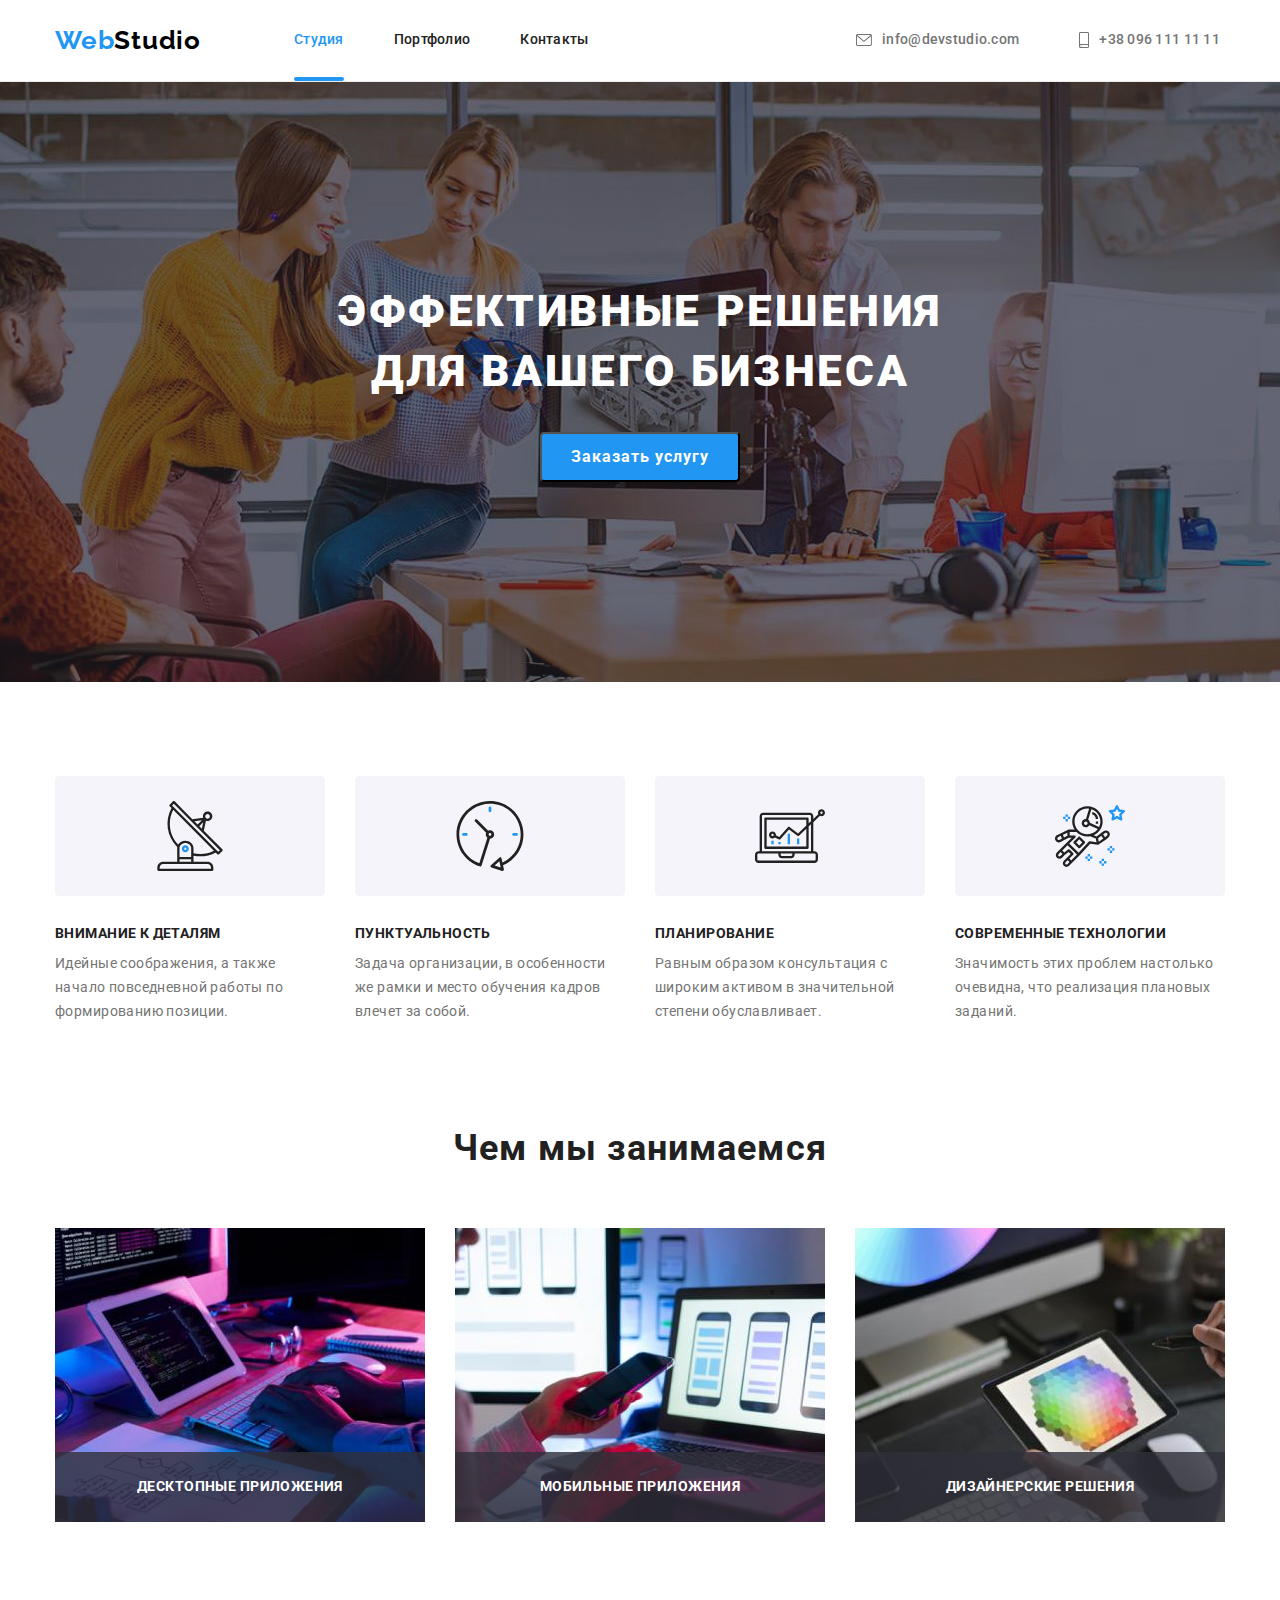
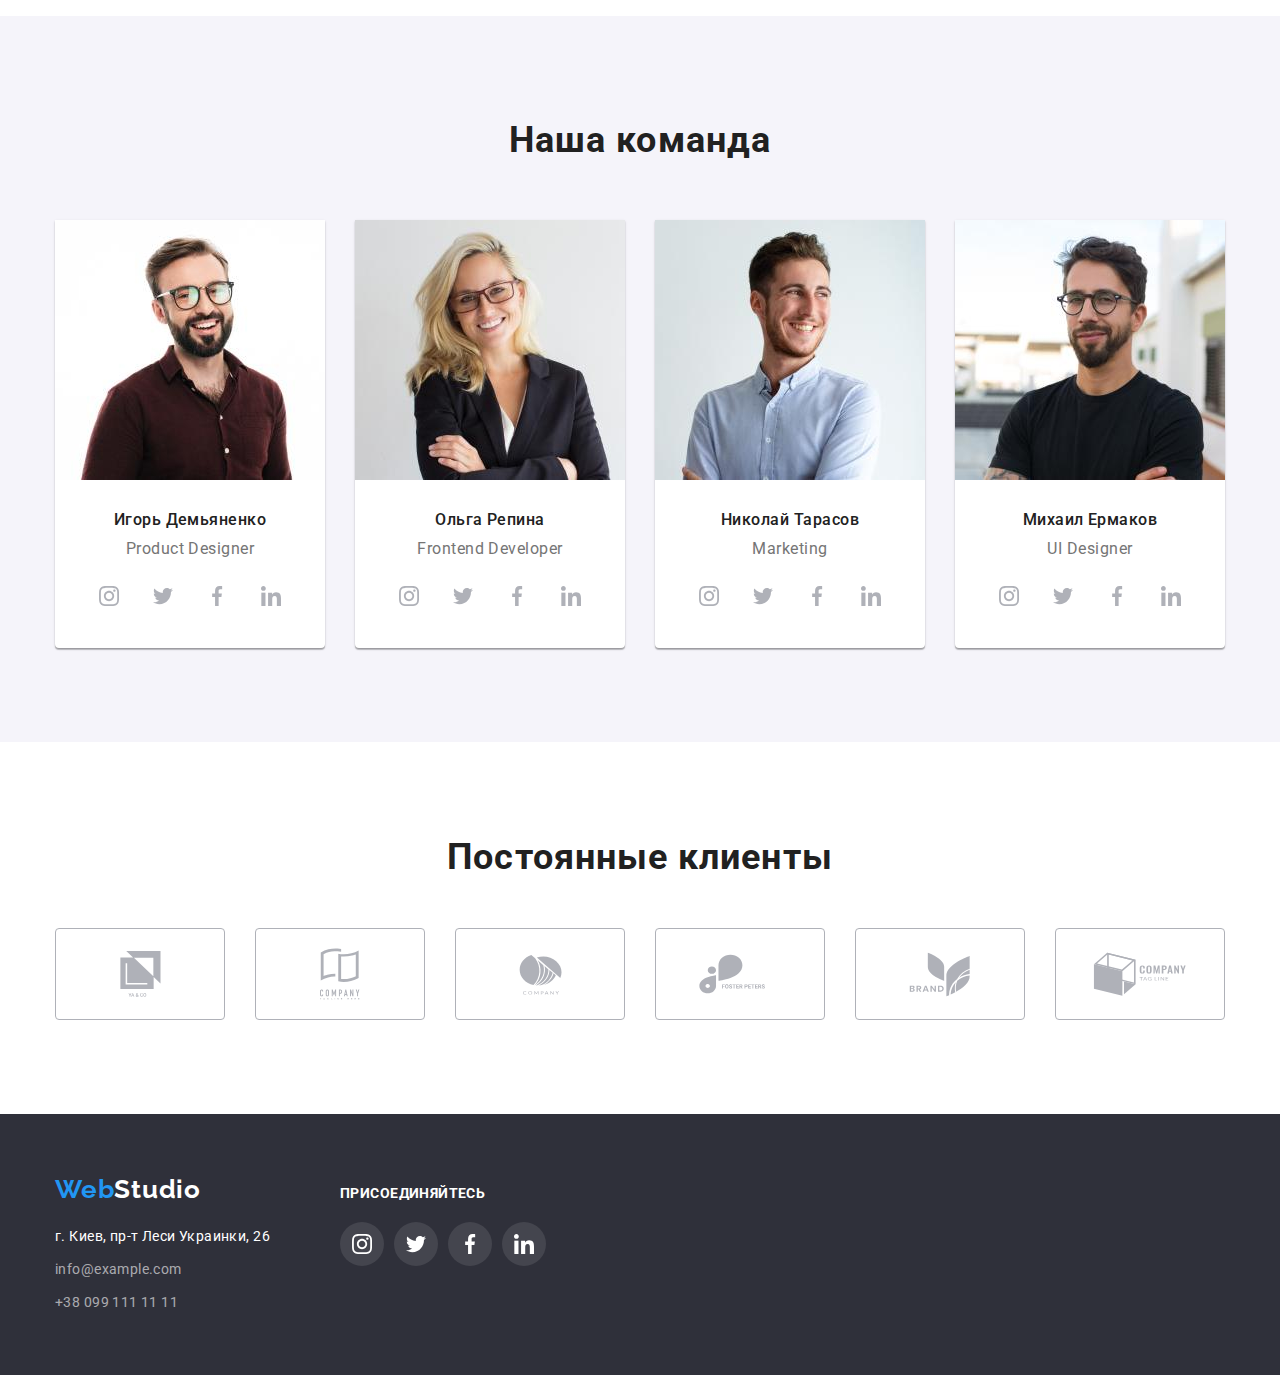
==== index.html @ bf3695af "Initial" ====
<!DOCTYPE html>
<html lang="ru">
<head>
    <meta charset="UTF-8">
    <meta http-equiv="X-UA-Compatible" content="IE=edge">
    <meta name="viewport" content="width=device-width, initial-scale=1.0">
    <title>WebStudio</title>
    <link rel="preconnect" href="https://fonts.googleapis.com">
    <link rel="preconnect" href="https://fonts.gstatic.com" crossorigin>
    <link href="https://fonts.googleapis.com/css2?family=Raleway:wght@700&family=Roboto:wght@400;500;700;900&display=swap"
        rel="stylesheet">
    <link rel="stylesheet" href="https://cdnjs.cloudflare.com/ajax/libs/modern-normalize/1.1.0/modern-normalize.css">
    <link rel="stylesheet" href="./css/styles.css">
</head>
<body>
    <!-- HEADER -->
    <header>
        <div class="container">
            <a class="link logo-header" href="" target="_blank" rel="noopener noreferrer" lang="en"><span
                    class="logo-web">Web</span>Studio</a>
            <nav class="nav">
                <ul class="list">
                    <li class="item">
                    <div class="nav-current">
                        <a class="link nav-item current" href="./index.html" rel="noopener noreferrer">Студия</a>
                    </div>    
                    </li>
                    <li class="item"><a class="link nav-item" href="./portfolio.html" rel="noopener noreferrer">Портфолио</a></li>
                    <li class="item"><a class="link nav-item" href="" rel="noopener noreferrer">Контакты</a></li>
                </ul>
            </nav>
            <ul class="list contacts">
                <li class="item"><a class="link header-contact" href="mailto:info@devstudio.com">
                    <svg class="icon-envelope" width="16" height="12">
                        <use href="./images/icon.svg#icon-envelope"></use>
                    </svg>
                    info@devstudio.com</a>
                </li>
                <li class="item"><a class="link header-contact" href="tel:+380961111111">
                    <svg class="icon-smartphone" width="10" height="16">
                        <use href="./images/icon.svg#icon-smartphone"></use>
                    </svg>
                    +38 096 111 11 11</a></li>
            </ul>
        </div>
    </header>

    <!-- MAIN SECTION -->
    <main>
        <!-- HERO -->
        <section class="hero">
           <div class="container">
                <h1 class="hero-title">Эффективные решения для вашего бизнеса</h1>
                <button class="hero-btn" type="button" data-modal-open>Заказать услугу</button>
           </div>
        </section>

        <!-- ADVANTAGES -->
        <section class="section">
           <div class="container">
                <h2 class="visually-hidden">Достоинства компании</h2>
                <ul class="list advnt-list">
                    <li class="item">
                        <div class="advnt-icons">
                            <svg class="icon-antena" width="270" height="120">
                                <use href="./images/icon.svg#icon-antena"></use>
                            </svg>
                        </div>
                        <h3 class="advnt-title">Внимание к деталям</h3>
                        <p class="advnt-text">Идейные соображения, а также начало повседневной работы по формированию позиции.</p>
                    </li>
                    <li class="item">
                        <div class="advnt-icons">
                            <svg class="icon-clock" width="270" height="120">
                                <use href="./images/icon.svg#icon-clock"></use>
                            </svg>
                        </div>
                        <h3 class="advnt-title">Пунктуальность</h3>
                        <p class="advnt-text">Задача организации, в особенности же рамки и место обучения кадров влечет за собой.</p>
                    </li>
                    <li class="item">
                        <div class="advnt-icons">
                            <svg class="icon-diagram" width="270" height="120">
                                <use href="./images/icon.svg#icon-diagram"></use>
                            </svg>
                        </div>
                        <h3 class="advnt-title">Планирование</h3>
                        <p class="advnt-text">Равным образом консультация с широким активом в значительной степени обуславливает.</p>
                    </li>
                    <li class="item">
                        <div class="advnt-icons">
                            <svg class="icon-astronaut" width="270" height="120">
                                <use href="./images/icon.svg#icon-astronaut"></use>
                            </svg>
                        </div>
                        <h3 class="advnt-title">Современные технологии</h3>
                        <p class="advnt-text">Значимость этих проблем настолько очевидна, что реализация плановых заданий.</p>
                    </li>
                </ul>
           </div>
        </section>

        <!-- SPECIALIZATION -->
        <section class="special section">
            <div class="container">
                <h2 class="special-title">Чем мы занимаемся</h2>
                <ul class="list special-list">
                    <li class="item"><img src="./images/what-are-we-doing-01.jpg" alt="Создание веб-сайтов любой сложности" width="370" height="294">
                        <p class="special-item-label">Десктопные приложения</p>
                    </li>
                    <li class="item"><img src="./images/what-are-we-doing-02.jpg" alt="Создание веб-сайтов любой сложности" width="370" height="294">
                    <p class="special-item-label">Мобильные приложения</p>
                    </li>
                    <li class="item"><img src="./images/what-are-we-doing-03.jpg" alt="Создание веб-сайтов любой сложности" width="370" height="294">
                    <p class="special-item-label">Дизайнерские решения</p>
                    </li>
                </ul>
            </div>
        </section>

        <!-- TEAM -->
        <section class="section team">
            <div class="container">
                <h2 class="team-title">Наша команда</h2>
                <ul class="list team-list">
                    <li class="item">
                        <img src="./images/our-team-01.jpg" alt="Фотография" width="270" height="260">
                        <div class="team-item">
                            <h3 class="team-subtitle">Игорь Демьяненко</h3>
                            <p class="team-text" lang="en">Product Designer</p>
                            <ul class="list social-list">
                                <li class="item"><a href="" class="item social-item">
                                    <svg class="social-icons" width="20" height="20">
                                        <use href="./images/icon.svg#icon-instagram">
                                        </use>
                                    </svg>
                                </a>
                                </li>
                                <li class="item"><a href="" class="item social-item">
                                        <svg class="social-icons" width="20" height="20">
                                            <use href="./images/icon.svg#icon-twitter">
                                            </use>
                                        </svg>
                                    </a>
                                </li>
                                <li class="item"><a href="" class="item social-item">
                                        <svg class="social-icons" width="20" height="20">
                                            <use href="./images/icon.svg#icon-facebook">
                                            </use>
                                        </svg>
                                    </a>
                                </li>
                                <li class="item"><a href="" class="item social-item">
                                        <svg class="social-icons" width="20" height="20">
                                            <use href="./images/icon.svg#icon-linkedin">
                                            </use>
                                        </svg>
                                    </a>
                                </li>
                            </ul>
                        </div>
                    </li>
                    <li class="item">
                        <img src="./images/our-team-02.jpg" alt="Фотография" width="270" height="260">
                       <div class="team-item">
                            <h3 class="team-subtitle">Ольга Репина</h3>
                            <p class="team-text" lang="en">Frontend Developer</p>
                            <ul class="list social-list">
                                <li class="item"><a href="" class="item social-item">
                                        <svg class="social-icons" width="20" height="20">
                                            <use href="./images/icon.svg#icon-instagram">
                                            </use>
                                        </svg>
                                    </a>
                                </li>
                                <li class="item"><a href="" class="item social-item">
                                        <svg class="social-icons" width="20" height="20">
                                            <use href="./images/icon.svg#icon-twitter">
                                            </use>
                                        </svg>
                                    </a>
                                </li>
                                <li class="item"><a href="" class="item social-item">
                                        <svg class="social-icons" width="20" height="20">
                                            <use href="./images/icon.svg#icon-facebook">
                                            </use>
                                        </svg>
                                    </a>
                                </li>
                                <li class="item"><a href="" class="item social-item">
                                        <svg class="social-icons" width="20" height="20">
                                            <use href="./images/icon.svg#icon-linkedin">
                                            </use>
                                        </svg>
                                    </a>
                                </li>
                            </ul>
                       </div>
                    </li>
                    <li class="item">
                        <img src="./images/our-team-03.jpg" alt="Фотография" width="270" height="260">
                        <div class="team-item">
                            <h3 class="team-subtitle">Николай Тарасов</h3>
                            <p class="team-text" lang="en">Marketing</p>
                            <ul class="list social-list">
                                <li class="item"><a href="" class="item social-item">
                                        <svg class="social-icons" width="20" height="20">
                                            <use href="./images/icon.svg#icon-instagram">
                                            </use>
                                        </svg>
                                    </a>
                                </li>
                                <li class="item"><a href="" class="item social-item">
                                        <svg class="social-icons" width="20" height="20">
                                            <use href="./images/icon.svg#icon-twitter">
                                            </use>
                                        </svg>
                                    </a>
                                </li>
                                <li class="item"><a href="" class="item social-item">
                                        <svg class="social-icons" width="20" height="20">
                                            <use href="./images/icon.svg#icon-facebook">
                                            </use>
                                        </svg>
                                    </a>
                                </li>
                                <li class="item"><a href="" class="item social-item">
                                        <svg class="social-icons" width="20" height="20">
                                            <use href="./images/icon.svg#icon-linkedin">
                                            </use>
                                        </svg>
                                    </a>
                                </li>
                            </ul>
                        </div>
                    </li>
                    <li class="item">
                        <img src="./images/our-team-04.jpg" alt="Фотография" width="270" height="260">
                       <div class="team-item">
                            <h3 class="team-subtitle">Михаил Ермаков</h3>
                            <p class="team-text" lang="en">UI Designer</p>
                            <ul class="list social-list">
                                <li class="item"><a href="" class="item social-item">
                                        <svg class="social-icons" width="20" height="20">
                                            <use href="./images/icon.svg#icon-instagram">
                                            </use>
                                        </svg>
                                    </a>
                                </li>
                                <li class="item"><a href="" class="item social-item">
                                        <svg class="social-icons" width="20" height="20">
                                            <use href="./images/icon.svg#icon-twitter">
                                            </use>
                                        </svg>
                                    </a>
                                </li>
                                <li class="item"><a href="" class="item social-item">
                                        <svg class="social-icons" width="20" height="20">
                                            <use href="./images/icon.svg#icon-facebook">
                                            </use>
                                        </svg>
                                    </a>
                                </li>
                                <li class="item"><a href="" class="item social-item">
                                        <svg class="social-icons" width="20" height="20">
                                            <use href="./images/icon.svg#icon-linkedin">
                                            </use>
                                        </svg>
                                    </a>
                                </li>
                            </ul>
                       </div>
                    </li>
                </ul>
            </div>
        </section>

        <!-- CLIENTS -->
        <section class="clients">
            <div class="container">
                <h2 class="clients-title">Постоянные клиенты</h2>
                <ul class="list clients-list">
                    <li class="item clients-item"><a class="link clients-link" href="">
                        <div class="clients-container">
                        <svg class="clients-icon" width="41" height="46">
                            <use href="./images/icon.svg#icon-client-01"></use>
                        </svg>
                        </div>
                        </a>
                    </li>
                    <li class="item clients-item"><a class="link clients-link" href="">
                            <svg class="clients-icon" width="40" height="52">
                                <use href="./images/icon.svg#icon-client-02"></use>
                            </svg>
                        </a>
                    </li>
                    <li class="item clients-item"><a class="link clients-link" href="">
                            <svg class="clients-icon" width="43" height="41">
                                <use href="./images/icon.svg#icon-client-03"></use>
                            </svg>
                        </a>
                    </li>
                    <li class="item clients-item"><a class="link clients-link" href="">
                            <svg class="clients-icon" width="84" height="40">
                                <use href="./images/icon.svg#icon-client-04"></use>
                            </svg>
                        </a>
                    </li>
                    <li class="item clients-item"><a class="link clients-link" href="">
                            <svg class="clients-icon" width="62" height="45">
                                <use href="./images/icon.svg#icon-client-05"></use>
                            </svg>
                        </a>
                    </li>
                    <li class="item clients-item"><a class="link clients-link" href="">
                            <svg class="clients-icon" width="94" height="44">
                                <use href="./images/icon.svg#icon-client-06"></use>
                            </svg>
                        </a>
                    </li>
                </ul>


            </div>


        </section>

    </main>

    <!-- FOOTER -->
    <footer class="footer">
        <div class="container">
            <div class="footer-main">
                <a class="link logo-footer" href="" target="_blank" rel="noopener noreferrer" lang="en"><span
                        class="logo-web">Web</span>Studio</a>
                <address class="address">
                    <p class="address-text">г. Киев, пр-т Леси Украинки, 26</p>
                    <ul class="list">
                        <li><a class="link footer-contact" href="mailto:info@example.com">info@example.com</a></li>
                        <li><a class="link footer-contact" href="tel:+380991111111">+38 099 111 11 11</a></li>
                    </ul>
                </address>
            </div>
            <div class="footer-social">
                <h2 class="social-title">Присоединяйтесь</h2>
                <ul class="list social-footer-list">
                    <li class="item social-footer-item"><a class="link social-footer-link" href="">
                        <svg class="social-icons" width="20" height="20">
                            <use href="./images/icon.svg#icon-instagram"></use>
                        </svg>
                        </a>
                    </li>
                    <li class="item social-footer-item"><a class="link social-footer-link" href="">
                            <svg class="social-icons" width="20" height="20">
                                <use href="./images/icon.svg#icon-twitter"></use>
                            </svg>
                        </a>
                    </li>
                    <li class="item social-footer-item"><a class="link social-footer-link" href="">
                            <svg class="social-icons" width="20" height="20">
                                <use href="./images/icon.svg#icon-facebook"></use>
                            </svg>
                        </a>
                    </li>
                    <li class="item social-footer-item"><a class="link social-footer-link" href="">
                            <svg class="social-icons" width="20" height="20">
                                <use href="./images/icon.svg#icon-linkedin"></use>
                            </svg>
                        </a>
                    </li>
                </ul>
            </div>
        </div>
    </footer>


<!-- BACKDROP -->

<div class="backdrop is-hidden" data-modal>
    <div class="modal">
        <button class="modal-btn" type="button" data-modal-close>
            <svg class="icon-close">
                <use href="./images/icon.svg#icon-close"></use>
            </svg>
        </button>
    </div>
</div>

<script src="./js/modal.js"></script>
</body>
</html>
---- css/styles.css ----
:root {
  --main-text-color: #757575;
  --logo-first-color: #000000;
  --logo-web-color: #2196f3;
  --logo-second-color: #ffffff;
  --main-title-color: #ffffff;
  --second-title-color: #212121;
  --third-title-color: #212121;
  --nav-color: #212121;
  --hero-btn-color: #ffffff;
  --hero-btn-bckgr: #2196f3;
  --works-btn-color: #212121;
  --works-btn-bckgr: #f5f4fa;
  --accent-color: #2196f3;
  --cards-border-color: #eeeeee;
  --background-color: #f5f4fa;
  --social-items-color: #afb1b8;
  --social-items-accent-color: #ffffff;
}

/* *,
*::after,
*::before {
  outline: 1px solid red;
} */

h1,
h2,
h3,
h4,
p,
ul {
  margin: 0;
  padding: 0;
}

img {
  display: block;
  max-width: 100%;
  height: auto;
}

body {
  font-family: Roboto, sans-serif;
  color: var(--main-text-color);
  /* width: 1600px; */
}

.container {
  width: 1200px;
  margin: 0 auto;
  padding: 0 15px;
}

.section {
  padding-top: 94px;
  padding-bottom: 94px;
}

/* ------COMMON CLASSES------ */
.visually-hidden {
  position: absolute;
  clip: rect(0 0 0 0);
  width: 1px;
  height: 1px;
  margin: -1px;
  border: 0;
  padding: 0;
  overflow: hidden;
}

.link {
  text-decoration: none;
}

.list {
  list-style: none;
}

/* ------HEADER------ */
header {
  padding-top: 25px;
  padding-bottom: 25px;
  border-bottom: 1px solid #ececec;
}

header > .container {
  display: flex;
  align-items: center;
}

.logo-header {
  font-family: Raleway, sans-serif;
  font-weight: 700;
  font-size: 26px;
  line-height: 1.19;
  letter-spacing: 0.03em;
  color: var(--logo-first-color);

  margin-right: 93px;
}

.logo-web {
  color: var(--logo-web-color);
}

.nav > .list {
  display: flex;
}
.nav > .list > .item:not(:last-child) {
  margin-right: 50px;
}
.nav {
  margin-right: auto;
}

.nav-item {
  font-weight: 500;
  font-size: 14px;
  line-height: 1.14;
  letter-spacing: 0.02em;
  color: var(--nav-color);
  transition: color 250ms cubic-bezier(0.4, 0, 0.2, 1);

  display: block;
  padding-top: 5px;
  padding-bottom: 5px;
}

.nav-item:hover,
.nav-item:focus {
  color: var(--accent-color);
}

.nav-item.current {
  color: var(--accent-color);
}

.nav-current {
  position: relative;
}

.nav-current:after {
  content: '';
  position: absolute;
  bottom: 0;
  left: 0;
  transform: translateY(28px);

  display: block;
  width: 100%;
  height: 4px;
  border-radius: 2px;
  background-color: var(--accent-color);
}

.list.contacts {
  display: flex;
}

.contacts > .item:not(:last-child) {
  margin-right: 50px;
}

.contacts > .item {
  justify-content: flex-end;
}

.header-contact {
  font-weight: 500;
  font-size: 14px;
  line-height: 1.14;
  letter-spacing: 0.02em;
  color: var(--main-text-color);
  transition: color 250ms cubic-bezier(0.4, 0, 0.2, 1);
  display: flex;
  padding: 5px;
  align-items: center;
}

.header-contact:hover,
.header-contact:focus {
  color: var(--accent-color);
}

.icon-envelope {
  fill: currentColor;
  margin-right: 10px;
}

.icon-smartphone {
  fill: currentColor;
  margin-right: 10px;
}

/* ------HERO------ */

.hero {
  background-color: #2f303a;
  background-image: linear-gradient(rgba(47, 48, 58, 0.4), rgba(47, 48, 58, 0.4)),
    url(../images/hero.jpg);
  background-repeat: no-repeat;
  background-size: 1600px auto;
  background-position: center;

  padding-top: 200px;
  padding-bottom: 200px;
}

.hero-title {
  font-weight: 900;
  font-size: 44px;
  line-height: 1.36;
  text-align: center;
  letter-spacing: 0.06em;
  text-transform: uppercase;
  color: var(--main-title-color);

  width: 696px;
  height: 120px;
  margin: 0 auto 30px auto;
}

.hero-btn {
  font-family: inherit;
  font-weight: 700;
  font-size: 16px;
  line-height: 1.87;
  display: flex;
  align-items: center;
  text-align: center;
  letter-spacing: 0.06em;
  color: var(--hero-btn-color);
  background-color: var(--hero-btn-bckgr);
  cursor: pointer;

  width: 200px;
  height: 50px;
  box-shadow: 0px 4px 4px rgba(0, 0, 0, 0.15);
  border-radius: 4px;

  display: block;
  margin: 0 auto;
  padding: 0;
}

/* ------ADVANTAGES------ */
.advnt-list {
  display: flex;
}

.advnt-list > .item {
  width: 270px;
  margin-right: 30px;
}
.advnt-list > .item:last-child {
  margin-right: 0;
}

.advnt-icons {
  display: flex;
  margin-bottom: 30px;
}

.icon-antena,
.icon-clock,
.icon-diagram,
.icon-astronaut {
  border-radius: 4px;
}

.advnt-title {
  font-weight: 700;
  font-size: 14px;
  line-height: 1.14;
  letter-spacing: 0.03em;
  text-transform: uppercase;
  color: var(--third-title-color);

  margin-bottom: 10px;
}

.advnt-text {
  font-size: 14px;
  line-height: 1.71;
  letter-spacing: 0.03em;
  color: var(--main-text-color);
}

/* ------SPECIALIZATION------ */
.special.section {
  padding-top: 0;
}

.special-title {
  font-weight: 700;
  font-size: 36px;
  line-height: 1.67;
  text-align: center;
  letter-spacing: 0.03em;
  color: var(--second-title-color);

  margin-bottom: 50px;
}

.special-list {
  display: flex;
}

.special-list > .item {
  flex-basis: calc(100% - (2 * 30px) / 4);
  margin-right: 30px;
  position: relative;
}

.special-list > .item:last-child {
  margin-right: 0px;
}

.special-item-label {
  position: absolute;
  left: 0;
  bottom: 0;

  width: 100%;
  height: 70px;
  background-color: rgba(47, 48, 58, 0.8);
  display: flex;
  justify-content: center;
  align-items: center;

  font-weight: 700;
  font-size: 14px;
  line-height: 1.14;
  text-align: center;
  letter-spacing: 0.03em;
  text-transform: uppercase;
  color: #ffffff;
}

/* ------TEAM------ */

.team {
  background-color: #f5f4fa;
}

.team-list {
  display: flex;
}

.team-list > .item {
  flex-basis: calc((100% - 3 * 30px) / 4);
  margin-right: 30px;
  box-shadow: 0px 1px 3px rgba(0, 0, 0, 0.12), 0px 1px 1px rgba(0, 0, 0, 0.14),
    0px 2px 1px rgba(0, 0, 0, 0.2);
  border-radius: 0px 0px 4px 4px;
  background-color: #ffffff;
}

.team-list > .item:last-child {
  margin-right: 0;
}

.team-item {
  padding: 30px 0;
}

.team-title {
  font-weight: 700;
  font-size: 36px;
  line-height: 1.67;
  text-align: center;
  letter-spacing: 0.03em;
  color: var(--second-title-color);

  margin-bottom: 50px;
}

.team-subtitle {
  font-weight: 500;
  font-size: 16px;
  line-height: 1.19;
  text-align: center;
  letter-spacing: 0.03em;
  color: var(--third-title-color);

  margin-bottom: 10px;
}

.team-text {
  font-size: 16px;
  line-height: 1.19;
  text-align: center;
  letter-spacing: 0.03em;
  color: var(--main-text-color);
  margin-bottom: 16px;
}

.social-list {
  width: 206px;
  display: flex;
  margin: 0 auto;
}

.social-list > .item:not(:last-child) {
  margin-right: 10px;
}

.social-list > .item {
  width: 44px;
  height: 44px;
}

.social-item {
  width: 100%;
  height: 100%;
  display: flex;
  justify-content: center;
  align-items: center;
  color: var(--social-items-color);
  transition: color 250ms cubic-bezier(0.4, 0, 0.2, 1),
    background-color 250ms cubic-bezier(0.4, 0, 0.2, 1);
  border-radius: 50%;
}

.social-item:hover,
.social-item:focus {
  background-color: var(--accent-color);
  color: var(--social-items-accent-color);
}
.social-icons {
  fill: currentColor;
}

/* ------CLIENTS------ */

.clients {
  padding: 94px 0;
}

.clients-title {
  font-weight: 700;
  font-size: 36px;
  line-height: 1.17;
  text-align: center;
  letter-spacing: 0.03em;
  color: var(--second-title-color);
  margin-bottom: 50px;
}

.clients-list {
  display: flex;
}

.clients-item {
  width: 170px;
  height: 92px;
  display: flex;
  justify-content: center;
  align-items: center;
  margin-right: 30px;
}

.clients-item:last-child {
  margin-right: 0;
}

.clients-link {
  width: 100%;
  height: 100%;
  display: flex;
  justify-content: center;
  align-items: center;
  border: 1px solid #afb1b8;
  border-radius: 4px;
  color: var(--social-items-color);
  transition: color 250ms cubic-bezier(0.4, 0, 0.2, 1),
    border-color 250ms cubic-bezier(0.4, 0, 0.2, 1), filter 250ms cubic-bezier(0.4, 0, 0.2, 1);
}

.clients-link:hover,
.clients-link:focus {
  color: var(--accent-color);
  border-color: var(--accent-color);
  filter: drop-shadow(0px 4px 4px rgba(0, 0, 0, 0.25));
}

.clients-container {
  width: 106px;
  height: 60px;
  display: flex;
  justify-content: center;
  align-items: center;
}

.clients-icon {
  fill: currentColor;
}

/* ------FOOTER------ */
.footer {
  background-color: #2f303a;
  padding: 60px 0;
}

.footer > .container {
  display: flex;
  align-items: baseline;
}

.footer-main {
  margin-right: 70px;
}

.logo-footer {
  font-family: Raleway, sans-serif;
  font-weight: 700;
  font-size: 26px;
  line-height: 1.19;
  letter-spacing: 0.03em;
  color: var(--logo-second-color);

  display: block;
  margin-bottom: 20px;
}

.address {
  font-style: inherit;
}

.address-text {
  font-weight: 400;
  font-size: 14px;
  line-height: 1.71;
  letter-spacing: 0.03em;
  color: #ffffff;

  margin-bottom: 9px;
}

.footer-contact {
  font-family: inherit;
  font-weight: 400;
  font-size: 14px;
  line-height: 1.71;
  letter-spacing: 0.03em;
  color: rgba(255, 255, 255, 0.6);
  transition: color 250ms cubic-bezier(0.4, 0, 0.2, 1);

  display: block;
}

.footer-contact:hover,
.footer-contact:focus {
  color: var(--accent-color);
}

a[href='mailto:info@example.com'] {
  margin-bottom: 9px;
}

.footer-social {
}

.social-title {
  font-weight: 700;
  font-size: 14px;
  line-height: 1.14;
  letter-spacing: 0.03em;
  text-transform: uppercase;
  color: var(--main-title-color);
  margin-bottom: 20px;
}

.social-footer-list {
  display: flex;
}

.social-footer-item {
  width: 44px;
  height: 44px;
  margin-right: 10px;
}

.social-footer-item:last-child {
  margin-right: 0;
}

.social-footer-link {
  width: 100%;
  height: 100%;
  display: flex;
  justify-content: center;
  align-items: center;
  color: var(--main-title-color);
  background-color: rgba(255, 255, 255, 0.1);
  transition: background-color 250ms cubic-bezier(0.4, 0, 0.2, 1);
  border-radius: 50%;
}

.social-footer-link:hover,
.social-footer-link:focus {
  background-color: var(--accent-color);
}

/* ------PORTFOLIO------ */

.cards {
  padding: 94px 0;
}

.list-btn {
  display: flex;
  justify-content: center;
  margin-bottom: 50px;
}

.list-btn > .item:not(:last-child) {
  margin-right: 8px;
}

.works-btn {
  font-family: inherit;
  font-weight: 500;
  font-size: 16px;
  line-height: 1.62;
  text-align: center;
  letter-spacing: 0.03em;
  color: var(--works-btn-color);
  background-color: var(--works-btn-bckgr);
  border-radius: 4px;
  border-color: transparent;
  cursor: pointer;
  transition: color 250ms cubic-bezier(0.4, 0, 0.2, 1),
    background-color 250ms cubic-bezier(0.4, 0, 0.2, 1),
    box-shadow 250ms cubic-bezier(0.4, 0, 0.2, 1);

  display: block;
  margin: 0;
  padding: 5px 20px;
}

.works-btn:hover,
.works-btn:focus {
  color: #ffffff;
  box-shadow: 0px 3px 1px rgba(0, 0, 0, 0.1), 0px 1px 2px rgba(0, 0, 0, 0.08),
    0px 2px 2px rgba(0, 0, 0, 0.12);
  background-color: var(--accent-color);
}

.cards-list {
  display: flex;
  flex-wrap: wrap;
}

.cards-list > .item {
  background-color: #ffffff;
  border-bottom: 1px solid var(--cards-border-color);
  border-right: 1px solid var(--cards-border-color);
  border-left: 1px solid var(--cards-border-color);
  transition: box-shadow 250ms cubic-bezier(0.4, 0, 0.2, 1);

  flex-basis: calc((100% - (2 * 30px)) / 3);
  margin-right: 30px;
  margin-bottom: 30px;
}

.cards-list > .item:nth-child(3n) {
  margin-right: 0;
}

.cards-list > .item:nth-last-child(-n + 3) {
  margin-bottom: 0px;
}

.cards-list > .item:hover,
.cards-list > .item:focus {
  box-shadow: 0px 1px 1px rgba(0, 0, 0, 0.12), 0px 4px 4px rgba(0, 0, 0, 0.06),
    1px 4px 6px rgba(0, 0, 0, 0.16);
}

.card-item-overlay {
  position: relative;
  overflow: hidden;
}

.overlay-text {
  position: absolute;
  left: 0;
  top: 0;
  transform: translateY(101%);
  transition: transform 250ms cubic-bezier(0.4, 0, 0.2, 1);

  width: 100%;
  height: 100%;
  padding: 63px 24px;

  font-weight: 400;
  font-size: 18px;
  line-height: 1.56;
  letter-spacing: 0.03em;
  color: #ffffff;
  background-color: rgba(33, 150, 243, 0.9);
}

.cards-list > .item:hover .overlay-text,
.cards-list > .item:focus .overlay-text {
  transform: translateY(0);
}

.works-position {
  padding: 20px 24px;
}
.works-item {
  font-weight: 700;
  font-size: 18px;
  line-height: 2;
  letter-spacing: 0.06em;
  color: var(--third-title-color);

  margin-bottom: 4px;
}

.works-text {
  font-weight: 400;
  font-size: 16px;
  line-height: 1.87;
  letter-spacing: 0.03em;
  color: var(--main-text-color);
}

/* ------BACKDROP------ */

.backdrop {
  position: fixed;
  top: 0;
  left: 0;

  width: 100vw;
  height: 100vh;
  background-color: rgba(0, 0, 0, 0.2);
  opacity: 1;
  transform: scale(1);
  transition: opacity 500ms cubic-bezier(0.4, 0, 0.2, 1),
    transform 1000ms cubic-bezier(0.4, 0, 0.2, 1);
}

.backdrop.is-hidden {
  /* visibility: hidden; */
  pointer-events: none;
  opacity: 0;
  transform: scale(0.3);
}

.modal {
  position: absolute;
  top: 50%;
  left: 50%;
  transform: translate(-50%, -50%);

  width: 528px;
  height: 581px;
  background-color: #ffffff;
  box-shadow: 0px 1px 3px rgba(0, 0, 0, 0.12), 0px 1px 1px rgba(0, 0, 0, 0.14),
    0px 2px 1px rgba(0, 0, 0, 0.2);
  border-radius: 4px;
}

.modal-btn {
  position: absolute;
  top: 8px;
  right: 8px;

  padding: 0;
  width: 30px;
  height: 30px;
  border: 1px solid rgba(0, 0, 0, 0.1);
  border-radius: 50% 50%;
  background-color: #ffffff;
  display: flex;
  justify-content: center;
  align-items: center;
}
.icon-close {
  width: 18px;
  height: 18px;
}
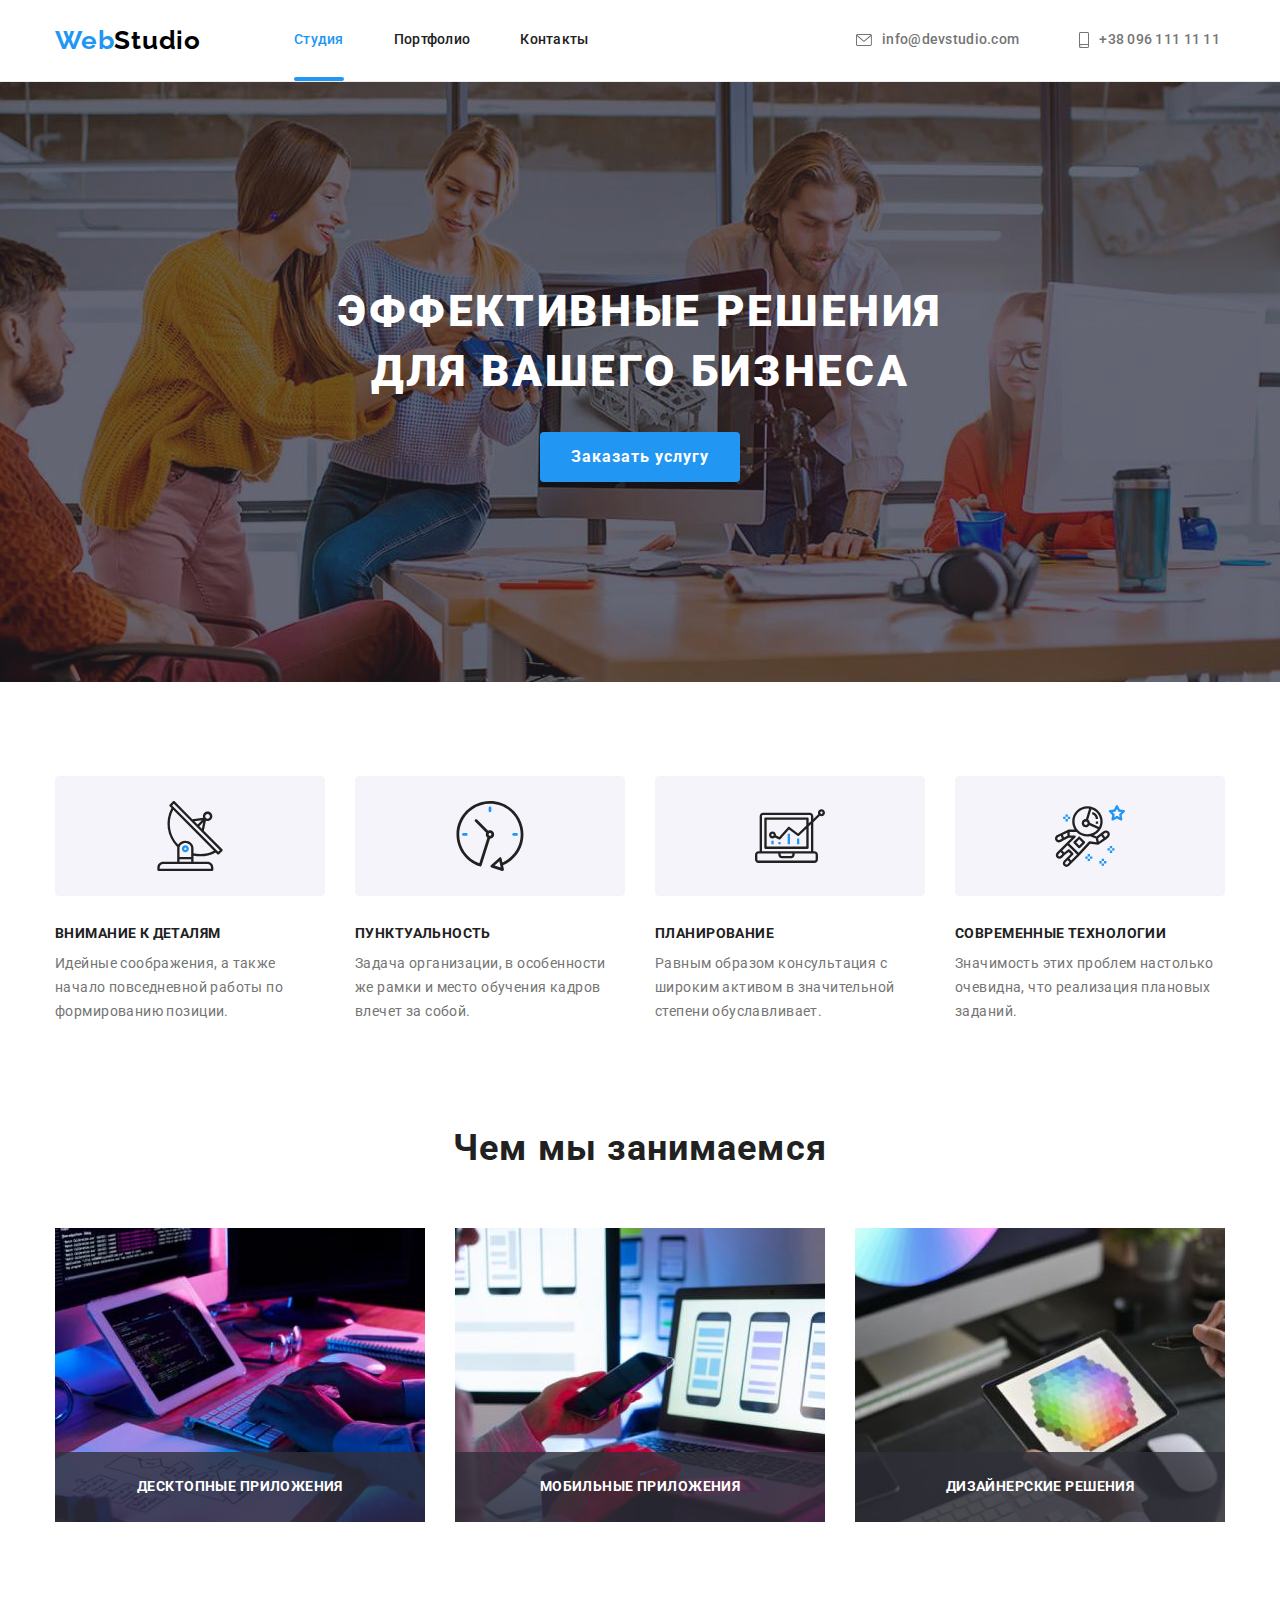
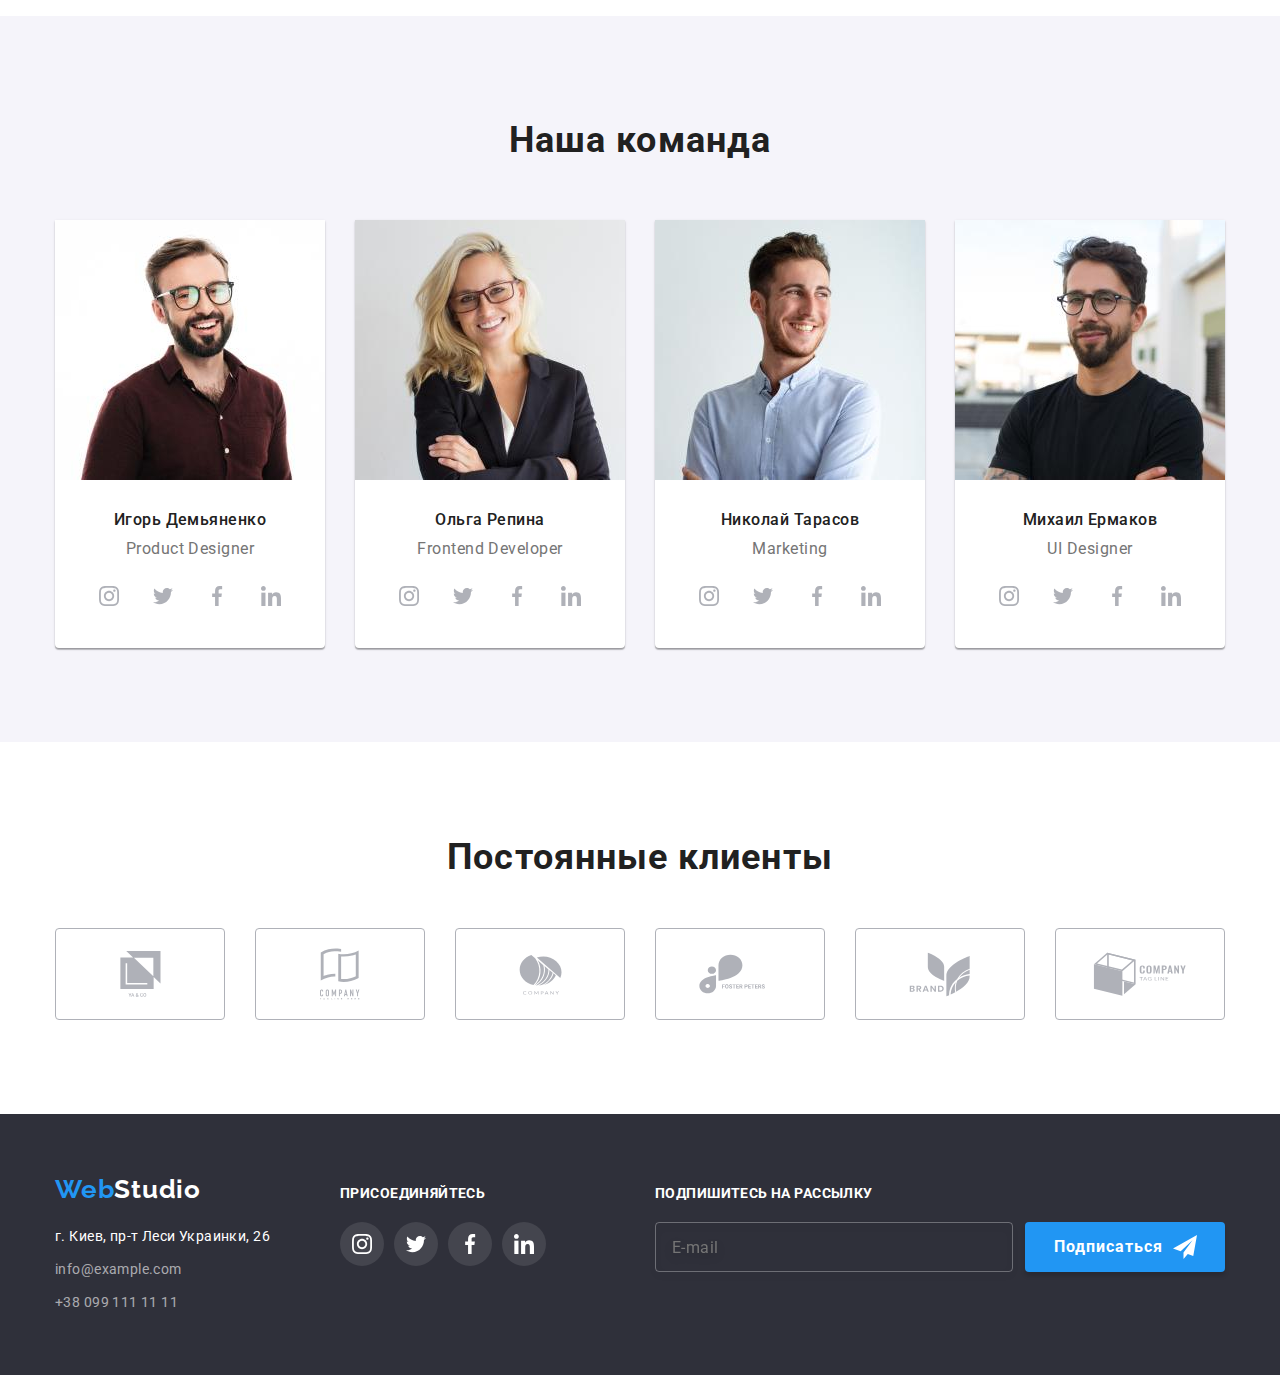
==== commit 8f9db6d1: "Rev.0" ====
--- a/index.html
+++ b/index.html
@@ -371,6 +371,21 @@
                     </li>
                 </ul>
             </div>
+
+            <div class="footer-subscribe">
+                <h2 class="subscribe-title">Подпишитесь на рассылку</h2>
+                <form class="subscribe-form" action=""  autocomplete="off">
+                    <label class="subscribe-label" for="" >
+                        <input class="subscribe-email" type="email" name="email" placeholder="E-mail">
+                    </label>
+                    <button class="btn subscribe-btn" type="submit">Подписаться
+                        <svg class="subscribe-icon" width="24" height="24">
+                            <use href="./images/icon.svg#icon-send"></use>
+                        </svg>
+                    </button>
+                </form>
+            </div>
+
         </div>
     </footer>
 
@@ -384,6 +399,56 @@
                 <use href="./images/icon.svg#icon-close"></use>
             </svg>
         </button>
+
+        <p class="modal-title">Оставьте свои данные, мы вам перезвоним</p>
+        <form action="" class="modal-form" autocomplete="off">
+            <ul class="list form-list">
+                <li class="form-item">
+                    <label class="label-username" for="username" >Имя</label>
+                    <div class="input-field">
+                    <input class="input-username" type="text" name="username" id="username">
+                        <svg class="form-icons" width="18" height="18">
+                            <use href="./images/icon.svg#icon-form-person"></use>
+                        </svg>
+                    </div>
+                </li>
+                <li class="form-item">
+                    <label class="label-tel" for="tel">Телефон</label>
+                    <div class="input-field">
+                        <input class="input-tel" type="tel" name="tel" id="tel">
+                        <svg class="form-icons" width="18" height="18">
+                            <use href="./images/icon.svg#icon-form-phone"></use>
+                        </svg>
+                    </div>
+                </li>
+                <li class="form-item">
+                    <label class="label-email" for="email">Почта</label>
+                    <div class="input-field">
+                        <input class="input-email" type="email" name="email" id="email">
+                        <svg class="form-icons" width="18" height="18">
+                            <use href="./images/icon.svg#icon-form-email"></use>
+                        </svg>
+                    </div>
+                </li>
+                <li class="form-item">
+                    <label class="label-comments" for="comments">Комментарий</label>
+                    <textarea class="input-comments" name="comments" id="comments" placeholder="Введите текст"></textarea>
+                    </li>
+            </ul>
+            <div class="form-checkbox">
+                <input class="input-checkbox" type="checkbox" name="contract-terms" id="terms">
+                <label for="terms" class="label-checkbox">
+                    <span class="checkbox-icon">
+                        <svg class="icon-check" width="16" height="15">
+                            <use href="./images/icon.svg#icon-form-check"></use>
+                        </svg>
+                    </span>
+                    Соглашаюсь с рассылкой и принимаю</label>
+                <a class="contract-link" href="">Условия договора</a>
+            </div>
+
+            <button type="submit" class="btn form-btn">Отправить</button>
+        </form>
     </div>
 </div>
 
--- a/css/styles.css
+++ b/css/styles.css
@@ -237,6 +237,7 @@
   width: 200px;
   height: 50px;
   box-shadow: 0px 4px 4px rgba(0, 0, 0, 0.15);
+  border: none;
   border-radius: 4px;
 
   display: block;
@@ -560,6 +561,7 @@
 }
 
 .footer-social {
+  /* margin-right: 93px; */
 }
 
 .social-title {
@@ -601,6 +603,78 @@
 .social-footer-link:hover,
 .social-footer-link:focus {
   background-color: var(--accent-color);
+}
+
+/* ------FOTER SUBSCRIBE------ */
+
+.footer-subscribe {
+  min-width: 570px;
+  margin-left: auto;
+}
+
+.subscribe-title {
+  font-weight: 700;
+  font-size: 14px;
+  line-height: 1.14;
+  letter-spacing: 0.03em;
+  text-transform: uppercase;
+  color: var(--main-title-color);
+  margin-bottom: 20px;
+}
+
+.subscribe-form {
+  display: flex;
+  justify-content: flex-end;
+  align-items: center;
+}
+
+.subscribe-email {
+  display: inline-block;
+  width: 358px;
+  height: 50px;
+  margin-right: 12px;
+  outline: none;
+  border: 1px solid rgba(255, 255, 255, 0.3);
+  filter: drop-shadow(0px 4px 4px rgba(0, 0, 0, 0.15));
+  border-radius: 4px;
+  background-color: inherit;
+
+  padding: 0;
+  padding-left: 16px;
+  font-weight: 400;
+  font-size: 16px;
+  line-height: 1.25;
+  letter-spacing: 0.03em;
+  color: rgba(255, 255, 255, 0.6);
+}
+
+.subscribe-btn {
+  position: relative;
+  display: inline-block;
+  width: 200px;
+  height: 50px;
+  cursor: pointer;
+  background: var(--accent-color);
+  box-shadow: 0px 4px 4px rgba(0, 0, 0, 0.15);
+  border: none;
+  border-radius: 4px;
+
+  text-align: left;
+  padding: 0;
+  padding-left: 29px;
+  font-weight: 700;
+  font-size: 16px;
+  line-height: 1.87;
+  letter-spacing: 0.06em;
+  color: #ffffff;
+}
+
+.subscribe-icon {
+  position: absolute;
+  top: 50%;
+  right: 28px;
+  transform: translateY(-50%);
+  fill: #ffffff;
 }
 
 /* ------PORTFOLIO------ */
@@ -760,6 +834,7 @@
 
   width: 528px;
   height: 581px;
+  padding: 40px;
   background-color: #ffffff;
   box-shadow: 0px 1px 3px rgba(0, 0, 0, 0.12), 0px 1px 1px rgba(0, 0, 0, 0.14),
     0px 2px 1px rgba(0, 0, 0, 0.2);
@@ -781,7 +856,211 @@
   justify-content: center;
   align-items: center;
 }
+
 .icon-close {
   width: 18px;
   height: 18px;
-}
+  cursor: pointer;
+  transition: fill 250ms cubic-bezier(0.4, 0, 0.2, 1);
+}
+
+.modal-btn:hover .icon-close,
+.modal-btn:focus .icon-close {
+  fill: var(--accent-color);
+}
+
+.modal-title {
+  margin-bottom: 12px;
+
+  font-weight: 700;
+  font-size: 20px;
+  line-height: 1.15;
+  text-align: center;
+  letter-spacing: 0.03em;
+  color: #212121;
+}
+
+.form-list {
+  margin-bottom: 20px;
+}
+
+.form-item:not(:last-child) {
+  margin-bottom: 10px;
+}
+
+.label-username,
+.label-tel,
+.label-email,
+.label-comments {
+  display: block;
+  margin-bottom: 4px;
+
+  font-size: 12px;
+  line-height: 1.17;
+  letter-spacing: 0.01em;
+  color: #757575;
+}
+
+.input-field {
+  position: relative;
+}
+
+.input-username,
+.input-tel,
+.input-email {
+  display: block;
+  width: 100%;
+  height: 40px;
+  outline: none;
+  border: 1px solid rgba(33, 33, 33, 0.2);
+  border-radius: 4px;
+  transition: border-color 250ms cubic-bezier(0.4, 0, 0.2, 1);
+
+  padding: 0;
+  padding-left: 35px;
+  font-size: 12px;
+  line-height: 1.17;
+  letter-spacing: 0.01em;
+  color: #757575;
+}
+
+.form-icons {
+  position: absolute;
+  display: block;
+  top: 50%;
+  left: 12px;
+  transform: translateY(-50%);
+  transition: fill 250ms cubic-bezier(0.4, 0, 0.2, 1);
+}
+
+.input-field:focus-within .input-username,
+.input-field:focus-within .input-tel,
+.input-field:focus-within .input-email,
+.input-comments:focus-within {
+  border-color: var(--accent-color);
+}
+
+.input-field:focus-within {
+  fill: var(--accent-color);
+}
+
+.input-comments {
+  width: 100%;
+  height: 120px;
+  resize: none;
+  outline: none;
+  border: 1px solid rgba(33, 33, 33, 0.2);
+  border-radius: 4px;
+  transition: border-color 250ms cubic-bezier(0.4, 0, 0.2, 1);
+
+  padding: 12px 16px;
+  font-size: 12px;
+  line-height: 1.17;
+  letter-spacing: 0.01em;
+  color: #757575;
+}
+
+.input-comments::placeholder {
+  color: rgba(117, 117, 117, 0.5);
+}
+
+.form-checkbox {
+  position: relative;
+
+  width: 423px;
+  height: 24px;
+  margin: 0 auto;
+  margin-bottom: 30px;
+}
+
+.input-checkbox {
+  position: absolute;
+  clip: rect(0 0 0 0);
+  width: 1px;
+  height: 1px;
+  margin: -1px;
+  border: 0;
+  padding: 0;
+  overflow: hidden;
+}
+
+.checkbox-icon {
+  position: absolute;
+  left: 0;
+  top: 50%;
+  transform: translateY(-50%);
+
+  display: flex;
+  justify-content: center;
+  align-items: center;
+  width: 16px;
+  height: 15px;
+
+  background-color: #ffffff;
+  border: 2px solid #212121;
+  border-radius: 2px;
+
+  transition: background-color 250ms cubic-bezier(0.4, 0, 0.2, 1),
+    border-color 250ms cubic-bezier(0.4, 0, 0.2, 1);
+}
+
+.icon-check {
+  fill: #ffffff;
+  transition: fill 250ms cubic-bezier(0.4, 0, 0.2, 1);
+}
+
+.input-checkbox:focus + .label-checkbox .checkbox-icon {
+  border-color: var(--accent-color);
+}
+
+.input-checkbox:checked + .label-checkbox .checkbox-icon {
+  background-color: var(--accent-color);
+  border-color: var(--accent-color);
+}
+
+.input-checkbox:checked + .label-checkbox .icon-check {
+  fill: var(--accent-color);
+}
+
+.label-checkbox {
+  font-size: 14px;
+  line-height: 1.71;
+  letter-spacing: 0.03em;
+  color: #757575;
+  margin-left: 22px;
+}
+
+.contract-link {
+  font-size: 14px;
+  line-height: 1.71;
+  letter-spacing: 0.03em;
+  text-decoration-line: underline;
+
+  color: var(--accent-color);
+}
+
+.form-btn {
+  display: block;
+  width: 200px;
+  height: 50px;
+  margin: 0 auto;
+  cursor: pointer;
+
+  border: none;
+  background: var(--accent-color);
+  box-shadow: 0px 4px 4px rgba(0, 0, 0, 0.15);
+  border-radius: 4px;
+  transition: background-color 250ms cubic-bezier(0.4, 0, 0.2, 1);
+
+  padding: 0;
+  font-weight: 700;
+  font-size: 16px;
+  line-height: 1.87;
+  letter-spacing: 0.06em;
+  color: #ffffff;
+}
+
+.form-btn:hover,
+.form-btn:focus {
+  background-color: #188ce8;
+}
